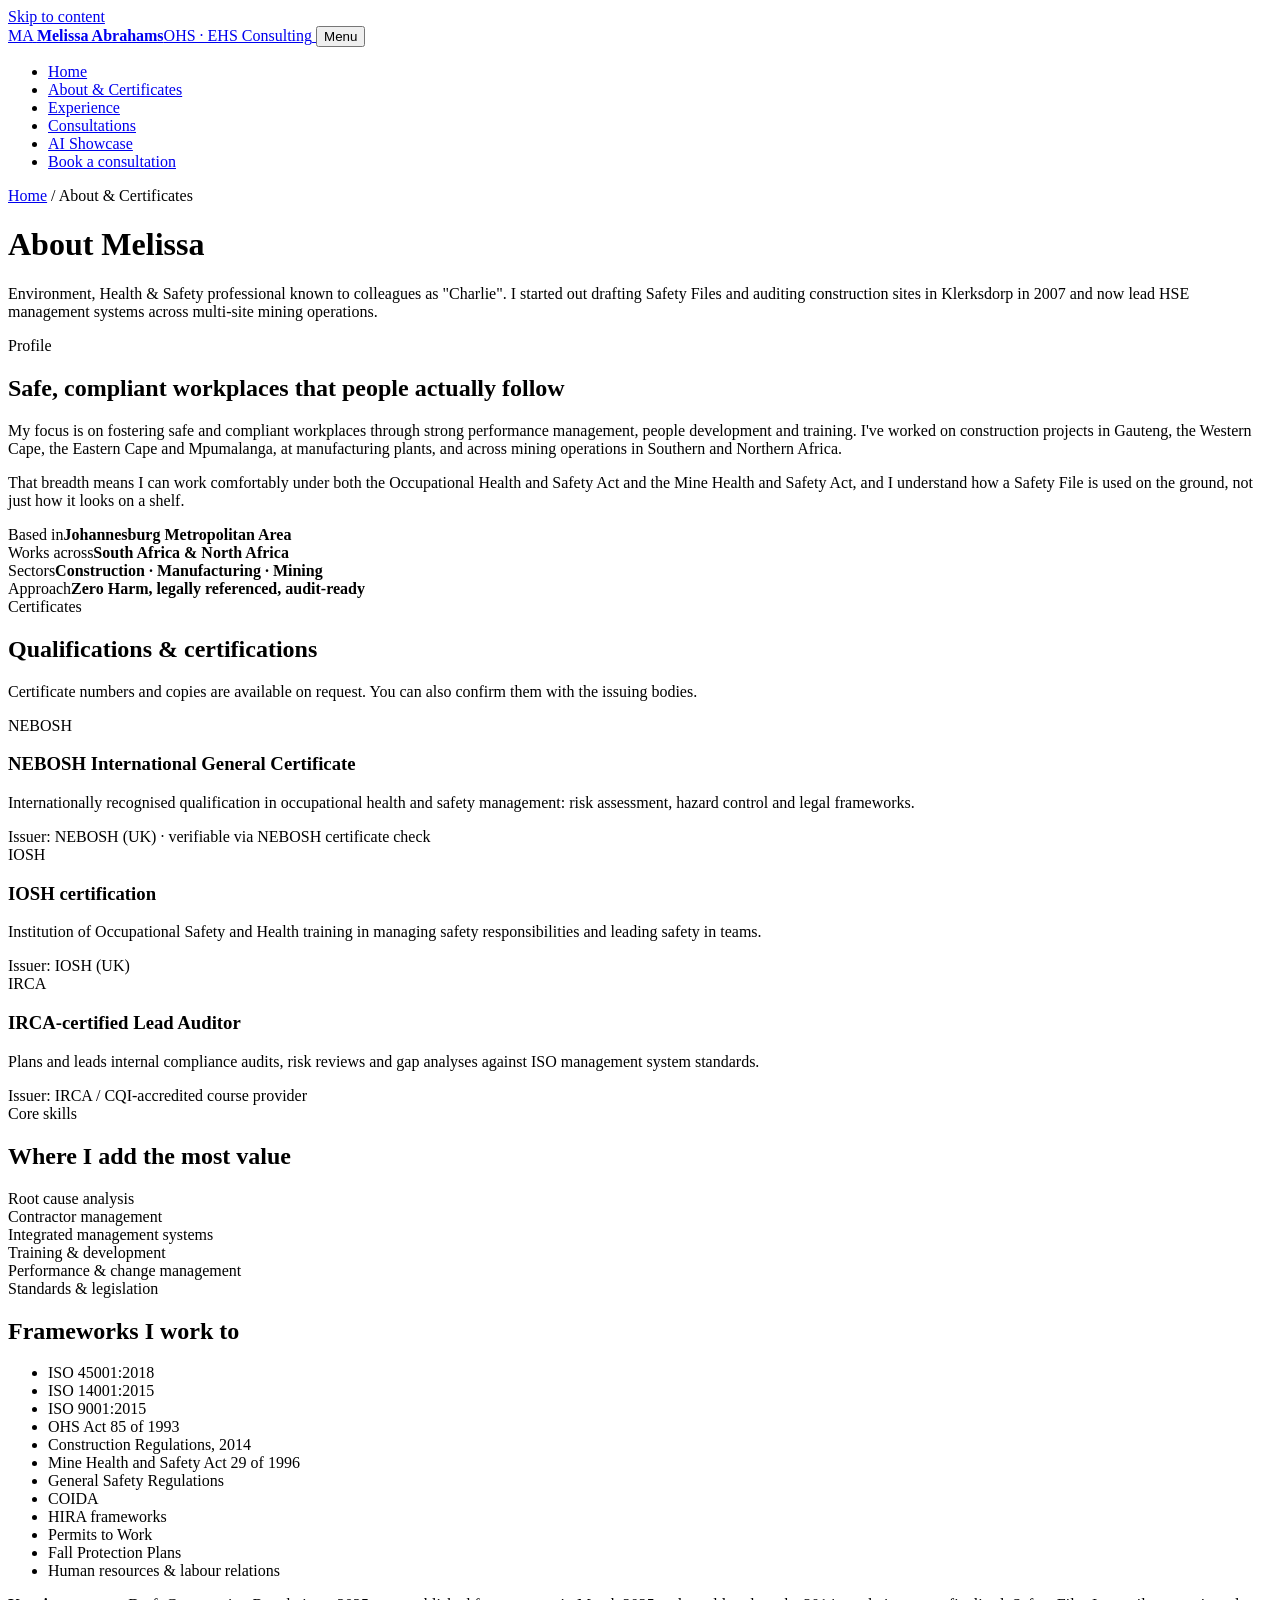
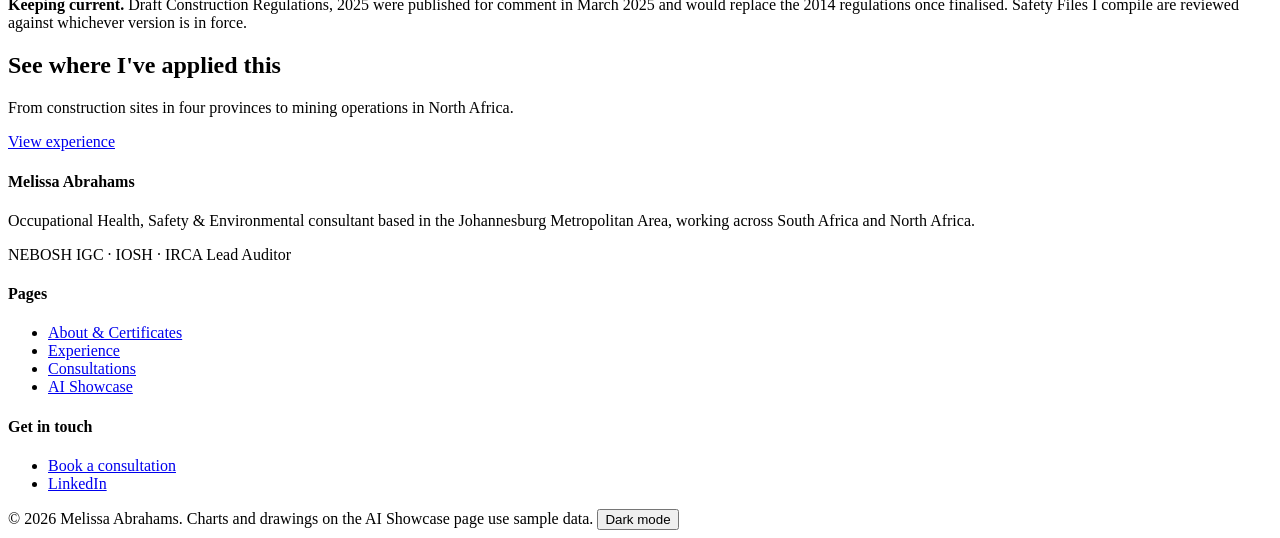
==== about.html @ f0329aeb "Add files via upload" ====
<!doctype html>
<html lang="en-ZA" class="no-js">
<head>
<meta charset="utf-8">
<meta name="viewport" content="width=device-width, initial-scale=1">
<meta http-equiv="Content-Security-Policy" content="default-src 'self'; script-src 'self'; style-src 'self' https://fonts.googleapis.com; font-src https://fonts.gstatic.com; img-src 'self' data:; connect-src 'self'; form-action 'self' mailto:; base-uri 'self'; object-src 'none'; upgrade-insecure-requests">
<meta name="referrer" content="strict-origin-when-cross-origin">
<title>About &amp; Certificates | Melissa Abrahams</title>
<meta name="description" content="NEBOSH IGC, IOSH and IRCA Lead Auditor. Almost two decades of OHS work across construction, manufacturing and mining.">
<meta property="og:title" content="About &amp; Certificates | Melissa Abrahams">
<meta property="og:description" content="NEBOSH IGC, IOSH and IRCA Lead Auditor. Almost two decades of OHS work across construction, manufacturing and mining.">
<meta property="og:type" content="website">
<link rel="icon" href="assets/img/favicon.svg" type="image/svg+xml">
<link rel="preconnect" href="https://fonts.googleapis.com">
<link rel="preconnect" href="https://fonts.gstatic.com" crossorigin>
<link rel="stylesheet" href="https://fonts.googleapis.com/css2?family=Archivo:wght@600;700;800&amp;family=IBM+Plex+Mono:wght@400;500;600&amp;family=IBM+Plex+Sans:wght@400;500;600;700&amp;display=swap">
<link rel="stylesheet" href="assets/css/styles.css">
<script src="assets/js/main.js" defer></script>
</head>
<body>
<a class="skip" href="#main">Skip to content</a>
<header class="site-header">
  <div class="hazard-strip" aria-hidden="true"></div>
  <div class="wrap nav-bar">
    <a class="brand" href="index.html" aria-label="Melissa Abrahams, home">
      <span class="brand-mark" aria-hidden="true">MA</span>
      <span class="brand-text"><strong>Melissa Abrahams</strong><span>OHS &middot; EHS Consulting</span></span>
    </a>
    <button class="nav-toggle" type="button" aria-expanded="false" aria-controls="nav-links">Menu</button>
    <nav aria-label="Main"><ul class="nav-links" id="nav-links">
      <li><a href="index.html">Home</a></li><li><a href="about.html" aria-current="page">About &amp; Certificates</a></li><li><a href="experience.html">Experience</a></li><li><a href="consultations.html">Consultations</a></li><li><a href="showcase.html">AI Showcase</a></li><li class="nav-cta"><a href="contact.html">Book a consultation</a></li>
    </ul></nav>
  </div>
</header>
<main id="main">
<div class="page-hero">
  <div class="wrap">
    <div class="crumbs"><a href="index.html">Home</a> / About &amp; Certificates</div>
    <h1>About Melissa</h1>
    <p>Environment, Health &amp; Safety professional known to colleagues as "Charlie". I started out drafting Safety Files and auditing construction sites in Klerksdorp in 2007 and now lead HSE management systems across multi-site mining operations.</p>
  </div>
</div>

<section>
  <div class="wrap two-col">
    <div>
      <div class="eyebrow">Profile</div>
      <h2>Safe, compliant workplaces that people actually follow</h2>
    </div>
    <div>
      <p>My focus is on fostering safe and compliant workplaces through strong performance management, people development and training. I've worked on construction projects in Gauteng, the Western Cape, the Eastern Cape and Mpumalanga, at manufacturing plants, and across mining operations in Southern and Northern Africa.</p>
      <p>That breadth means I can work comfortably under both the Occupational Health and Safety Act and the Mine Health and Safety Act, and I understand how a Safety File is used on the ground, not just how it looks on a shelf.</p>
      <div class="kv mt-2">
        <div><span>Based in</span><b>Johannesburg Metropolitan Area</b></div>
        <div><span>Works across</span><b>South Africa &amp; North Africa</b></div>
        <div><span>Sectors</span><b>Construction &middot; Manufacturing &middot; Mining</b></div>
        <div><span>Approach</span><b>Zero Harm, legally referenced, audit-ready</b></div>
      </div>
    </div>
  </div>
</section>

<section class="band">
  <div class="wrap">
    <div class="section-head">
      <div class="eyebrow">Certificates</div>
      <h2>Qualifications &amp; certifications</h2>
      <p>Certificate numbers and copies are available on request. You can also confirm them with the issuing bodies.</p>
    </div>
    <!-- TODO (before launch): confirm each certificate's exact title, year and number with Melissa. -->
    <div class="grid g3">
      <article class="card cert reveal">
        <div class="seal" aria-hidden="true">NEBOSH</div>
        <div>
          <h3>NEBOSH International General Certificate</h3>
          <p>Internationally recognised qualification in occupational health and safety management: risk assessment, hazard control and legal frameworks.</p>
          <div class="verify">Issuer: NEBOSH (UK) &middot; verifiable via NEBOSH certificate check</div>
        </div>
      </article>
      <article class="card cert reveal">
        <div class="seal" aria-hidden="true">IOSH</div>
        <div>
          <h3>IOSH certification</h3>
          <p>Institution of Occupational Safety and Health training in managing safety responsibilities and leading safety in teams.</p>
          <div class="verify">Issuer: IOSH (UK)</div>
        </div>
      </article>
      <article class="card cert reveal">
        <div class="seal" aria-hidden="true">IRCA</div>
        <div>
          <h3>IRCA-certified Lead Auditor</h3>
          <p>Plans and leads internal compliance audits, risk reviews and gap analyses against ISO management system standards.</p>
          <div class="verify">Issuer: IRCA / CQI-accredited course provider</div>
        </div>
      </article>
    </div>
  </div>
</section>

<section>
  <div class="wrap grid g2">
    <div class="reveal">
      <div class="eyebrow">Core skills</div>
      <h2>Where I add the most value</h2>
      <div class="mt-2">
        <div class="skill-bar"><div class="top">Root cause analysis</div><div class="track"><div class="fill" data-w="95"></div></div></div>
        <div class="skill-bar"><div class="top">Contractor management</div><div class="track"><div class="fill" data-w="94"></div></div></div>
        <div class="skill-bar"><div class="top">Integrated management systems</div><div class="track"><div class="fill" data-w="90"></div></div></div>
        <div class="skill-bar"><div class="top">Training &amp; development</div><div class="track"><div class="fill" data-w="92"></div></div></div>
        <div class="skill-bar"><div class="top">Performance &amp; change management</div><div class="track"><div class="fill" data-w="86"></div></div></div>
      </div>
    </div>
    <div class="reveal">
      <div class="eyebrow">Standards &amp; legislation</div>
      <h2>Frameworks I work to</h2>
      <ul class="chips mt-2">
        <li class="chip">ISO 45001:2018</li>
        <li class="chip">ISO 14001:2015</li>
        <li class="chip">ISO 9001:2015</li>
        <li class="chip">OHS Act 85 of 1993</li>
        <li class="chip">Construction Regulations, 2014</li>
        <li class="chip">Mine Health and Safety Act 29 of 1996</li>
        <li class="chip">General Safety Regulations</li>
        <li class="chip">COIDA</li>
        <li class="chip">HIRA frameworks</li>
        <li class="chip">Permits to Work</li>
        <li class="chip">Fall Protection Plans</li>
        <li class="chip">Human resources &amp; labour relations</li>
      </ul>
      <div class="notice mt-2">
        <div><strong>Keeping current.</strong> Draft Construction Regulations, 2025 were published for comment in March 2025 and would replace the 2014 regulations once finalised. Safety Files I compile are reviewed against whichever version is in force.</div>
      </div>
    </div>
  </div>
</section>

<section class="band-dark">
  <div class="wrap cta">
    <div>
      <h2>See where I've applied this</h2>
      <p>From construction sites in four provinces to mining operations in North Africa.</p>
    </div>
    <a class="btn btn-primary" href="experience.html">View experience</a>
  </div>
</section>

</main>
<footer class="site-footer">
  <div class="wrap">
    <div class="foot-grid">
      <div>
        <h4>Melissa Abrahams</h4>
        <p>Occupational Health, Safety &amp; Environmental consultant based in the Johannesburg Metropolitan Area, working across South Africa and North Africa.</p>
        <p class="small">NEBOSH IGC &middot; IOSH &middot; IRCA Lead Auditor</p>
      </div>
      <div>
        <h4>Pages</h4>
        <ul>
          <li><a href="about.html">About &amp; Certificates</a></li>
          <li><a href="experience.html">Experience</a></li>
          <li><a href="consultations.html">Consultations</a></li>
          <li><a href="showcase.html">AI Showcase</a></li>
        </ul>
      </div>
      <div>
        <h4>Get in touch</h4>
        <ul>
          <li><a href="contact.html">Book a consultation</a></li>
          <li><a href="https://www.linkedin.com/in/melissa-abrahams-84b50859/" rel="noopener noreferrer" target="_blank">LinkedIn</a></li>
        </ul>
      </div>
    </div>
    <div class="foot-base">
      <span>&copy; <span data-year>2026</span> Melissa Abrahams. Charts and drawings on the AI Showcase page use sample data.</span>
      <button class="theme-btn" type="button">Dark mode</button>
    </div>
  </div>
</footer>
</body>
</html>
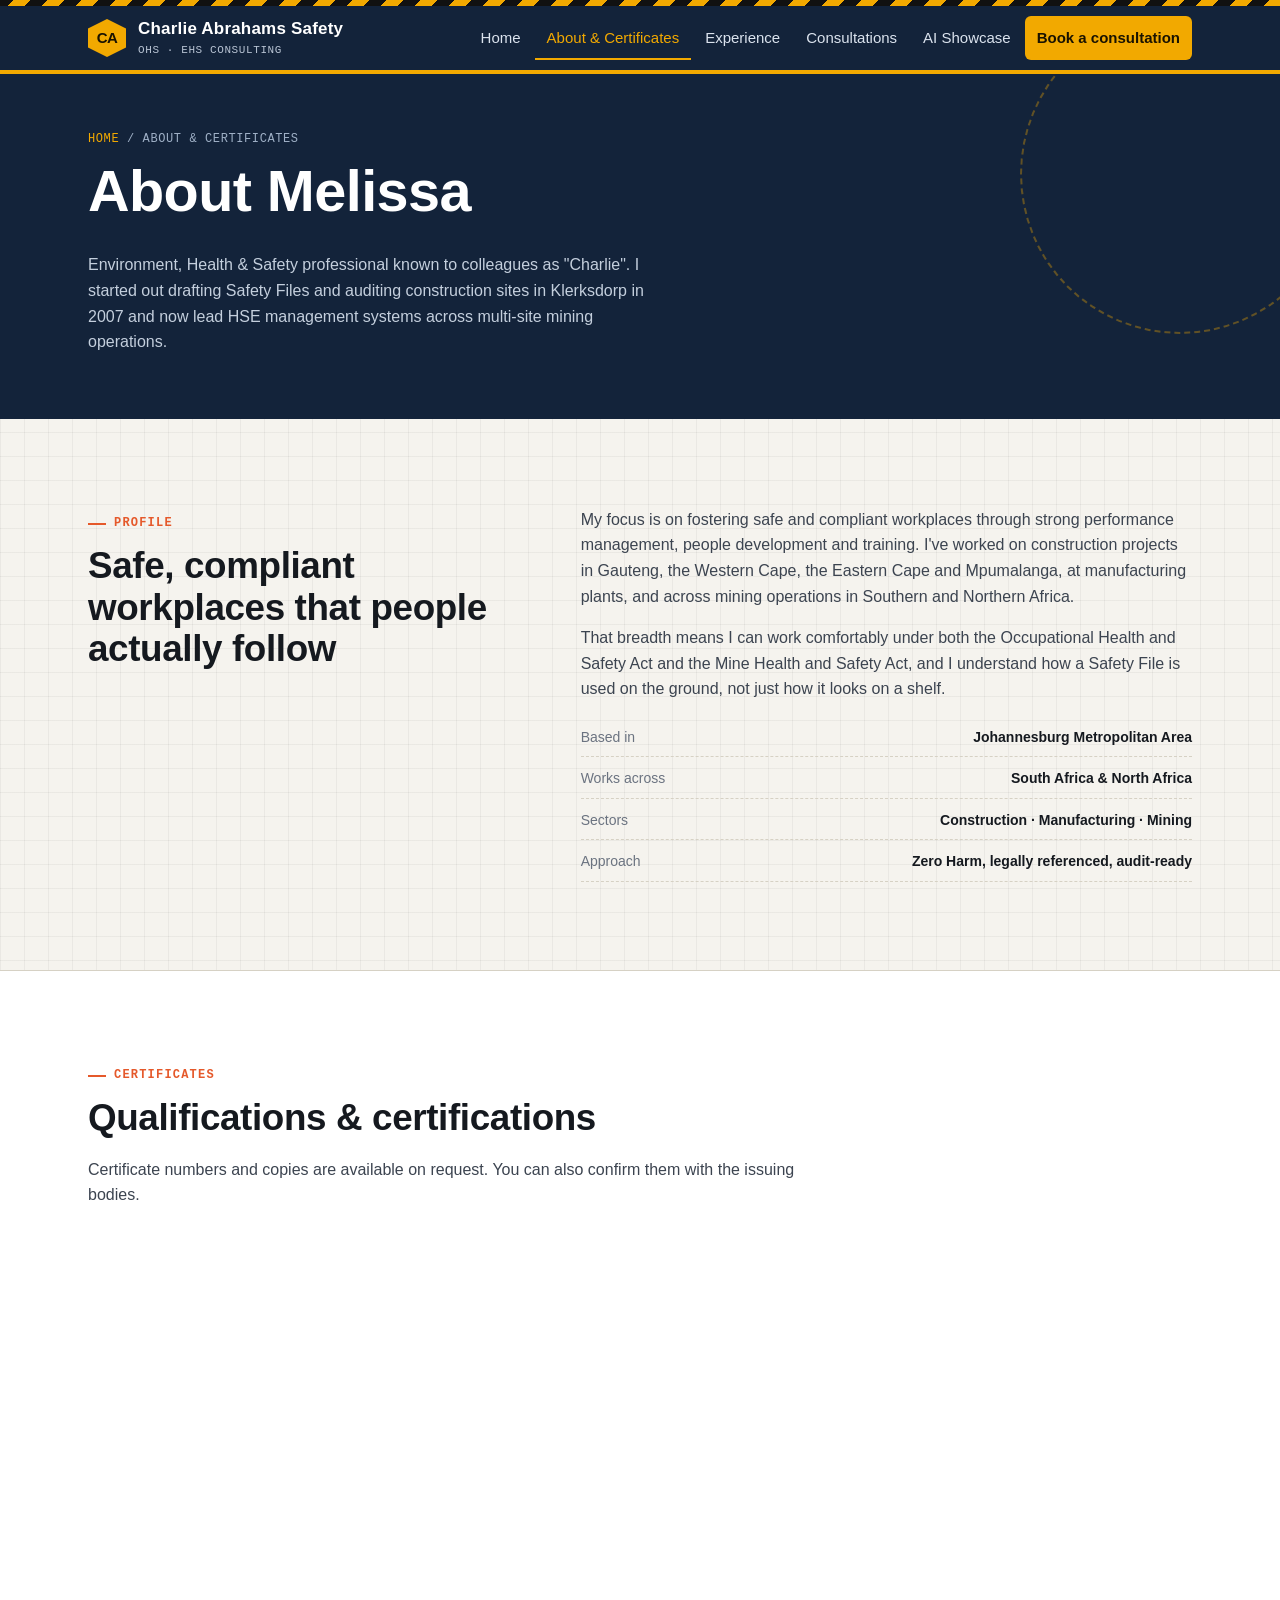
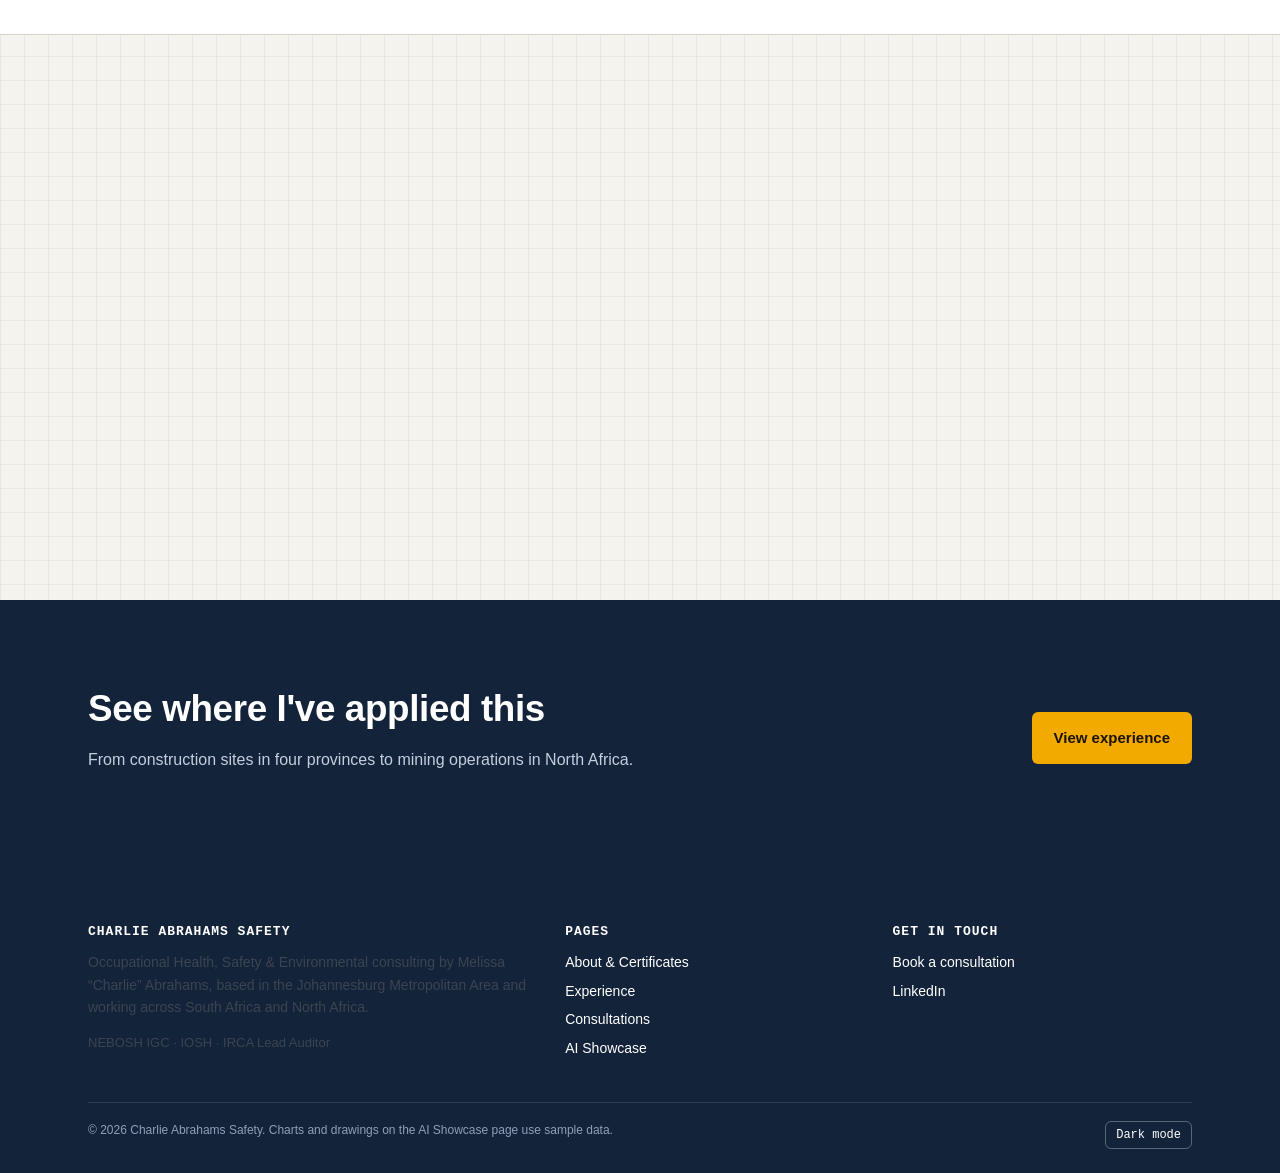
==== commit a38bbb41: "push" ====
--- a/about.html
+++ b/about.html
@@ -5,9 +5,10 @@
 <meta name="viewport" content="width=device-width, initial-scale=1">
 <meta http-equiv="Content-Security-Policy" content="default-src 'self'; script-src 'self'; style-src 'self' https://fonts.googleapis.com; font-src https://fonts.gstatic.com; img-src 'self' data:; connect-src 'self'; form-action 'self' mailto:; base-uri 'self'; object-src 'none'; upgrade-insecure-requests">
 <meta name="referrer" content="strict-origin-when-cross-origin">
-<title>About &amp; Certificates | Melissa Abrahams</title>
+<meta name="robots" content="noindex, nofollow">
+<title>About &amp; Certificates | Charlie Abrahams Safety</title>
 <meta name="description" content="NEBOSH IGC, IOSH and IRCA Lead Auditor. Almost two decades of OHS work across construction, manufacturing and mining.">
-<meta property="og:title" content="About &amp; Certificates | Melissa Abrahams">
+<meta property="og:title" content="About &amp; Certificates | Charlie Abrahams Safety">
 <meta property="og:description" content="NEBOSH IGC, IOSH and IRCA Lead Auditor. Almost two decades of OHS work across construction, manufacturing and mining.">
 <meta property="og:type" content="website">
 <link rel="icon" href="assets/img/favicon.svg" type="image/svg+xml">
@@ -22,9 +23,9 @@
 <header class="site-header">
   <div class="hazard-strip" aria-hidden="true"></div>
   <div class="wrap nav-bar">
-    <a class="brand" href="index.html" aria-label="Melissa Abrahams, home">
-      <span class="brand-mark" aria-hidden="true">MA</span>
-      <span class="brand-text"><strong>Melissa Abrahams</strong><span>OHS &middot; EHS Consulting</span></span>
+    <a class="brand" href="index.html" aria-label="Charlie Abrahams Safety, home">
+      <span class="brand-mark" aria-hidden="true">CA</span>
+      <span class="brand-text"><strong>Charlie Abrahams Safety</strong><span>OHS &middot; EHS Consulting</span></span>
     </a>
     <button class="nav-toggle" type="button" aria-expanded="false" aria-controls="nav-links">Menu</button>
     <nav aria-label="Main"><ul class="nav-links" id="nav-links">
@@ -149,8 +150,8 @@
   <div class="wrap">
     <div class="foot-grid">
       <div>
-        <h4>Melissa Abrahams</h4>
-        <p>Occupational Health, Safety &amp; Environmental consultant based in the Johannesburg Metropolitan Area, working across South Africa and North Africa.</p>
+        <h4>Charlie Abrahams Safety</h4>
+        <p>Occupational Health, Safety &amp; Environmental consulting by Melissa &ldquo;Charlie&rdquo; Abrahams, based in the Johannesburg Metropolitan Area and working across South Africa and North Africa.</p>
         <p class="small">NEBOSH IGC &middot; IOSH &middot; IRCA Lead Auditor</p>
       </div>
       <div>
@@ -171,7 +172,7 @@
       </div>
     </div>
     <div class="foot-base">
-      <span>&copy; <span data-year>2026</span> Melissa Abrahams. Charts and drawings on the AI Showcase page use sample data.</span>
+      <span>&copy; <span data-year>2026</span> Charlie Abrahams Safety. Charts and drawings on the AI Showcase page use sample data.</span>
       <button class="theme-btn" type="button">Dark mode</button>
     </div>
   </div>
--- a/assets/css/styles.css
+++ b/assets/css/styles.css
@@ -0,0 +1,453 @@
+/* Melissa Abrahams — OHS Consulting
+   Design language: technical drawing sheets + hi-vis safety accents */
+
+:root {
+  --paper: #f5f3ee;
+  --paper-2: #ebe8e0;
+  --card: #ffffff;
+  --ink: #15191f;
+  --ink-2: #3c4450;
+  --muted: #6b7380;
+  --line: #d6d1c4;
+  --grid: rgba(21, 25, 31, 0.05);
+  --navy: #13233a;
+  --navy-2: #1d3557;
+  --hivis: #f2a900;
+  --hivis-ink: #1a1300;
+  --orange: #e5592b;
+  --green: #2f8f5b;
+  --amber: #e0a21b;
+  --red: #c8372d;
+  --blue: #2c6db5;
+  --radius: 6px;
+  --shadow: 0 1px 0 rgba(0,0,0,.04), 0 8px 24px -12px rgba(19,35,58,.25);
+  --max: 1160px;
+  --font-head: "Archivo", "Helvetica Neue", Arial, sans-serif;
+  --font-body: "IBM Plex Sans", "Segoe UI", Arial, sans-serif;
+  --font-mono: "IBM Plex Mono", ui-monospace, Consolas, monospace;
+  color-scheme: light dark;
+}
+
+@media (prefers-color-scheme: dark) {
+  :root:not([data-theme="light"]) {
+    --paper: #0f141b;
+    --paper-2: #151c25;
+    --card: #18202b;
+    --ink: #eef1f5;
+    --ink-2: #c4ccd7;
+    --muted: #8e98a6;
+    --line: #2a3442;
+    --grid: rgba(255,255,255,0.035);
+    --navy: #0a121e;
+    --navy-2: #1b2b44;
+    --shadow: 0 1px 0 rgba(0,0,0,.3), 0 10px 30px -14px rgba(0,0,0,.7);
+  }
+}
+:root[data-theme="dark"] {
+  --paper: #0f141b; --paper-2: #151c25; --card: #18202b; --ink: #eef1f5; --ink-2: #c4ccd7;
+  --muted: #8e98a6; --line: #2a3442; --grid: rgba(255,255,255,0.035); --navy: #0a121e; --navy-2: #1b2b44;
+  --shadow: 0 1px 0 rgba(0,0,0,.3), 0 10px 30px -14px rgba(0,0,0,.7);
+}
+
+*, *::before, *::after { box-sizing: border-box; }
+html { scroll-behavior: smooth; -webkit-text-size-adjust: 100%; }
+body {
+  margin: 0;
+  background-color: var(--paper);
+  background-image:
+    linear-gradient(var(--grid) 1px, transparent 1px),
+    linear-gradient(90deg, var(--grid) 1px, transparent 1px);
+  background-size: 24px 24px;
+  color: var(--ink);
+  font-family: var(--font-body);
+  font-size: 16px;
+  line-height: 1.6;
+  overflow-x: hidden;
+}
+img, svg { max-width: 100%; display: block; }
+a { color: inherit; }
+:focus-visible { outline: 3px solid var(--hivis); outline-offset: 2px; }
+
+.wrap { max-width: var(--max); margin: 0 auto; padding: 0 16px; }
+@media (min-width: 720px) { .wrap { padding: 0 28px; } }
+
+.skip { position: absolute; left: -999px; top: 8px; background: var(--hivis); color: var(--hivis-ink); padding: 8px 12px; z-index: 100; font-weight: 600; }
+.skip:focus { left: 8px; }
+
+/* ---------- Header ---------- */
+.site-header {
+  position: sticky; top: 0; z-index: 50;
+  background: var(--navy);
+  color: #fff;
+  border-bottom: 4px solid var(--hivis);
+}
+.hazard-strip {
+  height: 6px;
+  background: repeating-linear-gradient(-45deg, var(--hivis) 0 12px, #111 12px 24px);
+}
+.nav-bar { display: flex; align-items: center; justify-content: space-between; gap: 16px; min-height: 64px; }
+.brand { display: flex; align-items: center; gap: 12px; text-decoration: none; }
+.brand-mark {
+  width: 38px; height: 38px; flex: none;
+  background: var(--hivis); color: var(--hivis-ink);
+  display: grid; place-items: center;
+  font-family: var(--font-head); font-weight: 800; font-size: 15px; letter-spacing: -0.5px;
+  clip-path: polygon(50% 0, 100% 25%, 100% 75%, 50% 100%, 0 75%, 0 25%);
+}
+.brand-text { line-height: 1.1; }
+.brand-text strong { display: block; font-family: var(--font-head); font-size: 17px; letter-spacing: .2px; }
+.brand-text span { font-family: var(--font-mono); font-size: 11px; color: #b9c4d4; letter-spacing: .6px; text-transform: uppercase; }
+
+.nav-toggle {
+  background: transparent; border: 1px solid rgba(255,255,255,.35); color: #fff;
+  border-radius: var(--radius); padding: 8px 12px; font: 600 14px var(--font-body); cursor: pointer;
+}
+.nav-links { list-style: none; margin: 0; padding: 0; display: none; }
+.nav-links a {
+  display: block; text-decoration: none; color: #dbe3ee; font-weight: 500; font-size: 15px;
+  padding: 10px 12px; border-radius: var(--radius);
+}
+.nav-links a:hover { color: #fff; background: rgba(255,255,255,.08); }
+.nav-links a[aria-current="page"] { color: var(--hivis); box-shadow: inset 0 -2px 0 var(--hivis); border-radius: 0; }
+.nav-links .nav-cta a { background: var(--hivis); color: var(--hivis-ink); font-weight: 700; border-radius: var(--radius); box-shadow: none; }
+.nav-links .nav-cta a:hover { background: #ffbf1f; }
+
+.site-header.open .nav-links {
+  display: block; position: absolute; left: 0; right: 0; top: 100%;
+  background: var(--navy); padding: 8px 16px 16px; border-bottom: 4px solid var(--hivis);
+}
+@media (min-width: 960px) {
+  .nav-toggle { display: none; }
+  .nav-links, .site-header.open .nav-links { display: flex; position: static; padding: 0; border: 0; gap: 2px; align-items: center; }
+}
+
+/* ---------- Type ---------- */
+h1, h2, h3, h4 { font-family: var(--font-head); line-height: 1.12; margin: 0 0 .5em; letter-spacing: -0.01em; }
+h1 { font-size: clamp(2.1rem, 5.5vw, 3.6rem); font-weight: 800; }
+h2 { font-size: clamp(1.6rem, 3.4vw, 2.3rem); font-weight: 800; }
+h3 { font-size: 1.2rem; font-weight: 700; }
+p { margin: 0 0 1em; color: var(--ink-2); }
+.lead { font-size: 1.15rem; max-width: 62ch; }
+.eyebrow {
+  display: inline-flex; align-items: center; gap: 8px;
+  font-family: var(--font-mono); font-size: 12px; letter-spacing: 1.2px; text-transform: uppercase;
+  color: var(--orange); font-weight: 600; margin-bottom: 12px;
+}
+.eyebrow::before { content: ""; width: 18px; height: 2px; background: currentColor; }
+.mono { font-family: var(--font-mono); }
+
+/* ---------- Layout ---------- */
+section { padding: 64px 0; }
+@media (min-width: 720px) { section { padding: 88px 0; } }
+.section-head { max-width: 760px; margin-bottom: 36px; }
+.grid { display: grid; gap: 20px; }
+.g2 { grid-template-columns: 1fr; }
+.g3 { grid-template-columns: 1fr; }
+.g4 { grid-template-columns: repeat(2, minmax(0,1fr)); }
+@media (min-width: 720px) { .g2 { grid-template-columns: repeat(2, minmax(0,1fr)); } .g3 { grid-template-columns: repeat(2, minmax(0,1fr)); } }
+@media (min-width: 1000px) { .g3 { grid-template-columns: repeat(3, minmax(0,1fr)); } .g4 { grid-template-columns: repeat(4, minmax(0,1fr)); } }
+
+.band { background: var(--card); border-top: 1px solid var(--line); border-bottom: 1px solid var(--line); }
+.band-dark { background: var(--navy); color: #fff; }
+.band-dark p { color: #c4cfdd; }
+.band-dark h2, .band-dark h3 { color: #fff; }
+
+/* ---------- Page hero ---------- */
+.hero { padding: 56px 0 64px; }
+@media (min-width: 900px) { .hero { padding: 96px 0 104px; } }
+.hero-grid { display: grid; gap: 40px; align-items: center; }
+@media (min-width: 900px) { .hero-grid { grid-template-columns: 1.25fr 1fr; } }
+.hero h1 em { font-style: normal; background: linear-gradient(transparent 62%, var(--hivis) 62%); padding: 0 4px; }
+.hero-actions { display: flex; flex-wrap: wrap; gap: 12px; margin-top: 28px; }
+
+.page-hero { background: var(--navy); color: #fff; padding: 56px 0 48px; position: relative; overflow: hidden; }
+.page-hero::after {
+  content: ""; position: absolute; right: -60px; top: -60px; width: 320px; height: 320px;
+  border: 2px dashed rgba(242,169,0,.35); border-radius: 50%;
+}
+.page-hero h1 { color: #fff; }
+.page-hero p { color: #c4cfdd; max-width: 64ch; }
+.crumbs { font-family: var(--font-mono); font-size: 12px; color: #9fb0c6; letter-spacing: .6px; text-transform: uppercase; margin-bottom: 10px; }
+.crumbs a { color: var(--hivis); text-decoration: none; }
+
+/* ---------- Buttons ---------- */
+.btn {
+  display: inline-flex; align-items: center; gap: 8px; justify-content: center;
+  padding: 12px 20px; border-radius: var(--radius); font-weight: 700; font-size: 15px;
+  text-decoration: none; border: 2px solid transparent; cursor: pointer; font-family: var(--font-body);
+}
+.btn-primary { background: var(--hivis); color: var(--hivis-ink); }
+.btn-primary:hover { background: #ffbf1f; }
+.btn-ghost { border-color: var(--ink); color: var(--ink); background: transparent; }
+.btn-ghost:hover { background: var(--ink); color: var(--paper); }
+.band-dark .btn-ghost, .page-hero .btn-ghost { border-color: #fff; color: #fff; }
+
+/* ---------- Cards ---------- */
+.card {
+  background: var(--card); border: 1px solid var(--line); border-radius: var(--radius);
+  padding: 24px; box-shadow: var(--shadow); position: relative;
+}
+.card h3 { margin-bottom: 8px; }
+.card p:last-child { margin-bottom: 0; }
+.card .icon {
+  width: 44px; height: 44px; border-radius: var(--radius); background: var(--navy); color: var(--hivis);
+  display: grid; place-items: center; margin-bottom: 16px;
+}
+.card .icon svg { width: 24px; height: 24px; }
+.card-tag {
+  position: absolute; top: 16px; right: 16px; font-family: var(--font-mono); font-size: 11px;
+  color: var(--muted); letter-spacing: .5px;
+}
+
+/* Title-block card (drawing sheet look) */
+.sheet {
+  background: var(--card); border: 2px solid var(--ink); border-radius: 2px; position: relative;
+  box-shadow: 6px 6px 0 var(--hivis);
+}
+.sheet-body { padding: 20px; }
+.titleblock {
+  display: grid; grid-template-columns: repeat(2, minmax(0,1fr)); border-top: 2px solid var(--ink);
+  font-family: var(--font-mono); font-size: 11px;
+}
+@media (min-width: 600px) { .titleblock { grid-template-columns: repeat(4, minmax(0,1fr)); } }
+.titleblock div { padding: 6px 10px; border-right: 1px solid var(--ink); border-bottom: 1px solid var(--line); min-width: 0; }
+.titleblock div:last-child { border-right: 0; }
+.titleblock b { display: block; font-size: 9px; color: var(--muted); letter-spacing: .6px; text-transform: uppercase; font-weight: 500; }
+
+/* ---------- Stats ---------- */
+.stats { display: grid; grid-template-columns: repeat(2, minmax(0,1fr)); gap: 1px; background: var(--line); border: 1px solid var(--line); border-radius: var(--radius); overflow: hidden; }
+@media (min-width: 800px) { .stats { grid-template-columns: repeat(4, minmax(0,1fr)); } }
+.stat { background: var(--card); padding: 22px 18px; }
+.stat b { display: block; font-family: var(--font-head); font-size: clamp(1.8rem, 4vw, 2.6rem); line-height: 1; color: var(--ink); }
+.stat span { font-size: 13px; color: var(--muted); }
+
+/* ---------- Badges & chips ---------- */
+.chips { display: flex; flex-wrap: wrap; gap: 8px; padding: 0; margin: 0; list-style: none; }
+.chip {
+  font-size: 13px; padding: 6px 12px; border-radius: 999px; background: var(--paper-2);
+  border: 1px solid var(--line); color: var(--ink-2); font-weight: 500;
+}
+.badge { display: inline-block; font-family: var(--font-mono); font-size: 11px; padding: 3px 8px; border-radius: 3px; font-weight: 600; letter-spacing: .4px; }
+.b-green { background: rgba(47,143,91,.14); color: var(--green); }
+.b-amber { background: rgba(224,162,27,.18); color: #9a6a00; }
+.b-red { background: rgba(200,55,45,.14); color: var(--red); }
+.b-blue { background: rgba(44,109,181,.14); color: var(--blue); }
+.b-sample { background: var(--hivis); color: var(--hivis-ink); }
+:root[data-theme="dark"] .b-amber { color: var(--amber); }
+@media (prefers-color-scheme: dark) { :root:not([data-theme="light"]) .b-amber { color: var(--amber); } }
+
+/* ---------- Hero visual ---------- */
+.hero-panel { position: relative; }
+.hero-panel .sheet { transform: rotate(-1deg); }
+.hero-kpis { display: grid; grid-template-columns: repeat(3, minmax(0,1fr)); gap: 10px; margin-top: 14px; }
+.hero-kpis div { border: 1px solid var(--line); border-radius: 4px; padding: 8px; }
+.hero-kpis b { font-family: var(--font-head); font-size: 1.3rem; display: block; }
+.hero-kpis span { font-size: 11px; color: var(--muted); }
+
+/* ---------- Timeline ---------- */
+.timeline { list-style: none; margin: 0; padding: 0; position: relative; }
+.timeline::before { content: ""; position: absolute; left: 11px; top: 6px; bottom: 6px; width: 2px; background: repeating-linear-gradient(var(--ink) 0 6px, transparent 6px 10px); }
+@media (min-width: 800px) { .timeline::before { left: 171px; } }
+.tl-item { position: relative; padding-left: 40px; margin-bottom: 28px; }
+@media (min-width: 800px) { .tl-item { padding-left: 200px; } }
+.tl-item::before {
+  content: ""; position: absolute; left: 4px; top: 8px; width: 16px; height: 16px; background: var(--hivis);
+  border: 2px solid var(--ink); transform: rotate(45deg);
+}
+@media (min-width: 800px) { .tl-item::before { left: 164px; } }
+.tl-date { font-family: var(--font-mono); font-size: 12px; color: var(--orange); font-weight: 600; letter-spacing: .4px; margin-bottom: 4px; }
+@media (min-width: 800px) { .tl-date { position: absolute; left: 0; top: 4px; width: 150px; text-align: right; } }
+.tl-item .card { padding: 20px 22px; }
+.tl-item h3 { margin-bottom: 2px; }
+.tl-org { font-weight: 600; color: var(--ink-2); margin-bottom: 10px; font-size: 15px; }
+.tl-org span { color: var(--muted); font-weight: 400; }
+.tl-item ul { margin: 0; padding-left: 18px; color: var(--ink-2); }
+.tl-item li { margin-bottom: 4px; }
+
+/* ---------- Cert cards ---------- */
+.cert { display: grid; grid-template-columns: 64px 1fr; gap: 16px; align-items: start; }
+.seal {
+  width: 64px; height: 64px; border-radius: 50%; border: 3px double var(--ink);
+  display: grid; place-items: center; font-family: var(--font-head); font-weight: 800; font-size: 13px; text-align: center; line-height: 1;
+  background: radial-gradient(circle, var(--paper-2) 55%, var(--card) 56%);
+}
+.verify { font-size: 12px; color: var(--muted); font-family: var(--font-mono); margin-top: 6px; }
+
+/* ---------- Case studies ---------- */
+.case { display: flex; flex-direction: column; }
+.case-meta { display: flex; flex-wrap: wrap; gap: 6px; margin-bottom: 12px; }
+.case dl { display: grid; grid-template-columns: auto 1fr; gap: 4px 12px; margin: 12px 0 0; font-size: 14px; }
+.case dt { font-family: var(--font-mono); font-size: 11px; color: var(--muted); text-transform: uppercase; padding-top: 3px; }
+.case dd { margin: 0; color: var(--ink-2); }
+.outcome { margin-top: auto; padding-top: 16px; border-top: 1px dashed var(--line); display: flex; gap: 18px; flex-wrap: wrap; }
+.outcome div b { font-family: var(--font-head); font-size: 1.4rem; display: block; color: var(--green); }
+.outcome div span { font-size: 12px; color: var(--muted); }
+
+/* ---------- Notice ---------- */
+.notice {
+  display: flex; gap: 12px; padding: 14px 16px; border: 1px solid var(--hivis);
+  background: rgba(242,169,0,.1); border-radius: var(--radius); font-size: 14px; color: var(--ink-2);
+}
+.notice strong { color: var(--ink); }
+
+/* ---------- Showcase ---------- */
+.fig { background: var(--card); border: 1px solid var(--line); border-radius: var(--radius); box-shadow: var(--shadow); overflow: hidden; display: flex; flex-direction: column; min-width: 0; }
+.fig-head { display: flex; justify-content: space-between; align-items: baseline; gap: 12px; padding: 14px 18px; border-bottom: 1px solid var(--line); flex-wrap: wrap; }
+.fig-head h3 { margin: 0; font-size: 1.05rem; }
+.fig-id { font-family: var(--font-mono); font-size: 11px; color: var(--muted); }
+.fig-body { padding: 18px; flex: 1; min-width: 0; }
+.fig-foot { padding: 10px 18px; border-top: 1px dashed var(--line); font-size: 12px; color: var(--muted); display: flex; gap: 10px; align-items: center; flex-wrap: wrap; }
+.ai-tag { display: inline-flex; align-items: center; gap: 6px; font-family: var(--font-mono); font-size: 11px; color: var(--blue); font-weight: 600; }
+.ai-tag::before { content: ""; width: 8px; height: 8px; border-radius: 50%; background: var(--blue); box-shadow: 0 0 0 3px rgba(44,109,181,.2); }
+.span-2 { grid-column: 1 / -1; }
+
+.chart svg { width: 100%; height: auto; overflow: visible; }
+.chart text { font-family: var(--font-body); fill: var(--muted); font-size: 11px; }
+.chart .axis { stroke: var(--line); }
+.chart .gridline { stroke: var(--line); stroke-dasharray: 3 4; }
+.legend { display: flex; flex-wrap: wrap; gap: 14px; font-size: 12px; color: var(--ink-2); margin-top: 10px; }
+.legend i { display: inline-block; width: 12px; height: 12px; border-radius: 2px; margin-right: 6px; vertical-align: -1px; }
+
+.tooltip {
+  position: fixed; pointer-events: none; z-index: 80; background: var(--ink); color: var(--paper);
+  font-size: 12px; padding: 6px 9px; border-radius: 4px; opacity: 0; transition: opacity .12s; max-width: 240px;
+}
+.tooltip.show { opacity: 1; }
+
+/* Risk matrix */
+.matrix { display: grid; grid-template-columns: 28px repeat(5, minmax(0,1fr)); gap: 3px; font-size: 12px; }
+.matrix .cell { aspect-ratio: 1.3; display: grid; place-items: center; border-radius: 3px; font-weight: 700; color: #fff; position: relative; font-family: var(--font-mono); }
+.matrix .lbl { display: grid; place-items: center; color: var(--muted); font-size: 11px; font-family: var(--font-mono); }
+.matrix .cell .n { position: absolute; top: 3px; right: 5px; font-size: 10px; opacity: .8; font-weight: 500; }
+.m-low { background: var(--green); } .m-med { background: var(--amber); color: #1a1300 !important; } .m-high { background: var(--orange); } .m-ext { background: var(--red); }
+.axis-y { writing-mode: vertical-rl; transform: rotate(180deg); text-align: center; font-size: 11px; color: var(--muted); font-family: var(--font-mono); }
+
+/* Tables */
+.table-wrap { overflow-x: auto; -webkit-overflow-scrolling: touch; border: 1px solid var(--line); border-radius: var(--radius); }
+table { border-collapse: collapse; width: 100%; font-size: 14px; background: var(--card); }
+th, td { text-align: left; padding: 10px 12px; border-bottom: 1px solid var(--line); vertical-align: top; }
+th { font-family: var(--font-mono); font-size: 11px; text-transform: uppercase; letter-spacing: .5px; color: var(--muted); background: var(--paper-2); white-space: nowrap; }
+tr:last-child td { border-bottom: 0; }
+.rr { font-family: var(--font-mono); font-weight: 700; padding: 2px 8px; border-radius: 3px; color: #fff; display: inline-block; min-width: 34px; text-align: center; }
+
+/* Workflow */
+.flow { display: grid; gap: 14px; grid-template-columns: 1fr; counter-reset: step; }
+@media (min-width: 900px) { .flow { grid-template-columns: repeat(5, minmax(0,1fr)); } }
+.flow li { list-style: none; background: var(--card); border: 1px solid var(--line); border-top: 4px solid var(--hivis); border-radius: var(--radius); padding: 16px; counter-increment: step; position: relative; }
+.flow li::before { content: "0" counter(step); font-family: var(--font-mono); font-size: 12px; color: var(--orange); font-weight: 700; display: block; margin-bottom: 6px; }
+.flow li.human { border-top-color: var(--blue); }
+.flow li h4 { margin: 0 0 4px; font-size: 1rem; }
+.flow li p { margin: 0; font-size: 14px; }
+.flow { padding: 0; margin: 0; }
+
+/* Tabs */
+.tabs { display: flex; gap: 6px; flex-wrap: wrap; margin-bottom: 16px; }
+.tab { border: 1px solid var(--line); background: var(--card); color: var(--ink-2); padding: 7px 12px; border-radius: 999px; font: 600 13px var(--font-body); cursor: pointer; }
+.tab[aria-selected="true"] { background: var(--ink); color: var(--paper); border-color: var(--ink); }
+
+/* Drawings */
+.drawing svg { width: 100%; height: auto; }
+.drawing text { font-family: var(--font-mono); }
+
+/* ---------- Forms ---------- */
+.form { display: grid; gap: 16px; }
+.field label { display: block; font-weight: 600; font-size: 14px; margin-bottom: 6px; }
+.field input, .field select, .field textarea {
+  width: 100%; padding: 12px 14px; border-radius: var(--radius); border: 1px solid var(--line);
+  background: var(--paper); color: var(--ink); font: 16px var(--font-body);
+}
+.field textarea { min-height: 140px; resize: vertical; }
+.field input:focus, .field select:focus, .field textarea:focus { outline: none; border-color: var(--hivis); box-shadow: 0 0 0 3px rgba(242,169,0,.3); }
+.field .hint { font-size: 12px; color: var(--muted); margin-top: 4px; }
+.field .err { font-size: 13px; color: var(--red); margin-top: 4px; min-height: 0; }
+.field.invalid input, .field.invalid select, .field.invalid textarea { border-color: var(--red); }
+.hp { position: absolute !important; left: -10000px !important; width: 1px; height: 1px; overflow: hidden; }
+.form-status { padding: 12px 14px; border-radius: var(--radius); font-size: 14px; display: none; }
+.form-status.ok { display: block; background: rgba(47,143,91,.12); color: var(--green); border: 1px solid var(--green); }
+.form-status.bad { display: block; background: rgba(200,55,45,.1); color: var(--red); border: 1px solid var(--red); }
+.check { display: flex; gap: 10px; align-items: flex-start; font-size: 14px; color: var(--ink-2); }
+.check input { margin-top: 4px; width: 18px; height: 18px; flex: none; }
+
+/* ---------- CTA ---------- */
+.cta { display: grid; gap: 24px; align-items: center; }
+@media (min-width: 800px) { .cta { grid-template-columns: 1.6fr auto; } }
+
+/* ---------- Footer ---------- */
+.site-footer { background: var(--navy); color: #c4cfdd; padding: 48px 0 24px; font-size: 14px; margin-top: 0; }
+.site-footer a { color: #fff; text-decoration: none; }
+.site-footer a:hover { color: var(--hivis); }
+.foot-grid { display: grid; gap: 28px; grid-template-columns: 1fr; }
+@media (min-width: 800px) { .foot-grid { grid-template-columns: 1.5fr 1fr 1fr; } }
+.site-footer h4 { color: #fff; font-size: 13px; font-family: var(--font-mono); letter-spacing: 1px; text-transform: uppercase; margin-bottom: 12px; }
+.site-footer ul { list-style: none; margin: 0; padding: 0; display: grid; gap: 6px; }
+.foot-base { margin-top: 36px; padding-top: 18px; border-top: 1px solid rgba(255,255,255,.12); display: flex; flex-wrap: wrap; gap: 12px; justify-content: space-between; font-size: 12px; color: #8fa0b6; }
+.theme-btn { background: transparent; border: 1px solid rgba(255,255,255,.3); color: #fff; padding: 6px 10px; border-radius: var(--radius); font: 12px var(--font-mono); cursor: pointer; }
+
+/* Reveal */
+@media (prefers-reduced-motion: no-preference) {
+  .reveal { opacity: 0; transform: translateY(14px); transition: opacity .5s ease, transform .5s ease; }
+  .reveal.in { opacity: 1; transform: none; }
+}
+.no-js .reveal { opacity: 1; transform: none; }
+
+/* Utility */
+.mt-0 { margin-top: 0; } .mt-1 { margin-top: 12px; } .mt-2 { margin-top: 24px; } .mt-3 { margin-top: 40px; }
+.center { text-align: center; }
+.muted { color: var(--muted); }
+.small { font-size: 13px; }
+.two-col { display: grid; gap: 32px; }
+@media (min-width: 900px) { .two-col { grid-template-columns: 1fr 1.4fr; gap: 56px; } }
+.kv { display: grid; gap: 10px; }
+.kv div { display: flex; justify-content: space-between; gap: 12px; border-bottom: 1px dashed var(--line); padding-bottom: 8px; font-size: 14px; }
+.kv span { color: var(--muted); }
+.kv b { text-align: right; }
+.skill-bar { margin-bottom: 14px; }
+.skill-bar .top { display: flex; justify-content: space-between; font-size: 14px; font-weight: 600; margin-bottom: 6px; }
+.skill-bar .top span { font-family: var(--font-mono); font-size: 12px; color: var(--muted); font-weight: 400; }
+.skill-bar .track { height: 8px; background: var(--paper-2); border-radius: 4px; overflow: hidden; border: 1px solid var(--line); }
+.skill-bar .fill { height: 100%; background: repeating-linear-gradient(-45deg, var(--hivis) 0 8px, #e09a00 8px 16px); width: 0; transition: width 1s ease; }
+
+/* ---------- Chart + drawing colour classes (no inline styles, CSP-safe) ---------- */
+.f-red { fill: var(--red); } .f-blue { fill: var(--blue); } .f-green { fill: var(--green); }
+.f-amber { fill: var(--amber); } .f-orange { fill: var(--orange); } .f-ink { fill: var(--ink); }
+.f-muted { fill: var(--muted); opacity: .55; } .f-track { fill: var(--paper-2); stroke: var(--line); }
+.f-ink-soft { fill: var(--ink); opacity: .06; }
+.s-blue { stroke: var(--blue); } .s-green { stroke: var(--green); } .s-ink { stroke: var(--ink); } .s-red { stroke: var(--red); }
+.dot { stroke: var(--card); stroke-width: 2; cursor: pointer; }
+.chart rect, .chart circle { outline: none; }
+.chart rect:focus, .chart circle:focus { stroke: var(--hivis); stroke-width: 3; }
+.chart text.lbl-strong { fill: var(--ink); font-weight: 700; font-size: 12px; }
+.chart text.lbl-row { fill: var(--ink-2); font-size: 12px; }
+.chart text.lbl-green { fill: var(--green); font-weight: 600; }
+.chart text.lbl-red { fill: var(--red); font-weight: 600; }
+.lg-red { background: var(--red); } .lg-blue { background: var(--blue); } .lg-green { background: var(--green); }
+.lg-amber { background: var(--amber); } .lg-orange { background: var(--orange); } .lg-ink { background: var(--ink); } .lg-muted { background: var(--muted); }
+
+/* Drawings */
+.dw-bg { fill: var(--card); }
+.dw-grid { stroke: var(--grid); stroke-width: 1; }
+.dw-line { fill: none; stroke: var(--ink); stroke-width: 2; }
+.dw-thin { fill: none; stroke: var(--ink); stroke-width: 1; }
+.dw-dash { fill: none; stroke: var(--ink-2); stroke-width: 1.2; stroke-dasharray: 6 4; }
+.dw-fill { fill: var(--paper-2); stroke: var(--ink); stroke-width: 1.5; }
+.dw-excl { fill: rgba(200,55,45,.10); stroke: var(--red); stroke-width: 1.5; stroke-dasharray: 8 5; }
+.dw-walk { fill: rgba(47,143,91,.16); stroke: var(--green); stroke-width: 1.2; }
+.dw-road { fill: var(--paper-2); stroke: var(--muted); stroke-width: 1; }
+.dw-road-mark { stroke: var(--hivis); stroke-width: 2; stroke-dasharray: 10 8; fill: none; }
+.dw-green { fill: var(--green); } .dw-red { fill: var(--red); } .dw-hivis { fill: var(--hivis); } .dw-blue { fill: var(--blue); }
+.dw-ai { fill: rgba(44,109,181,.10); stroke: var(--blue); stroke-width: 1.5; stroke-dasharray: 3 3; }
+.dw-ai-line { stroke: var(--blue); stroke-width: 1.5; fill: none; }
+.drawing text { fill: var(--ink); font-size: 11px; }
+.drawing text.t-sm { font-size: 9.5px; fill: var(--ink-2); }
+.drawing text.t-b { font-weight: 700; }
+.drawing text.t-w { fill: #fff; font-weight: 700; }
+.drawing text.t-ai { fill: var(--blue); font-weight: 600; font-size: 10px; }
+.drawing text.t-red { fill: var(--red); font-weight: 700; }
+.dw-arrow { stroke: var(--ink); stroke-width: 1.2; fill: none; marker-end: url(#arrow); marker-start: url(#arrow); }
+.dw-person { fill: none; stroke: var(--orange); stroke-width: 2.4; stroke-linecap: round; }
+.dw-lanyard { fill: none; stroke: var(--blue); stroke-width: 2; }
+.arrow-head { fill: var(--ink); }
+
+figure { margin: 0; }
+.dw-hatch { fill: url(#hatch); stroke: var(--ink); stroke-width: 2; }
+.dw-hatch-soft { fill: url(#hatch); stroke: none; }
